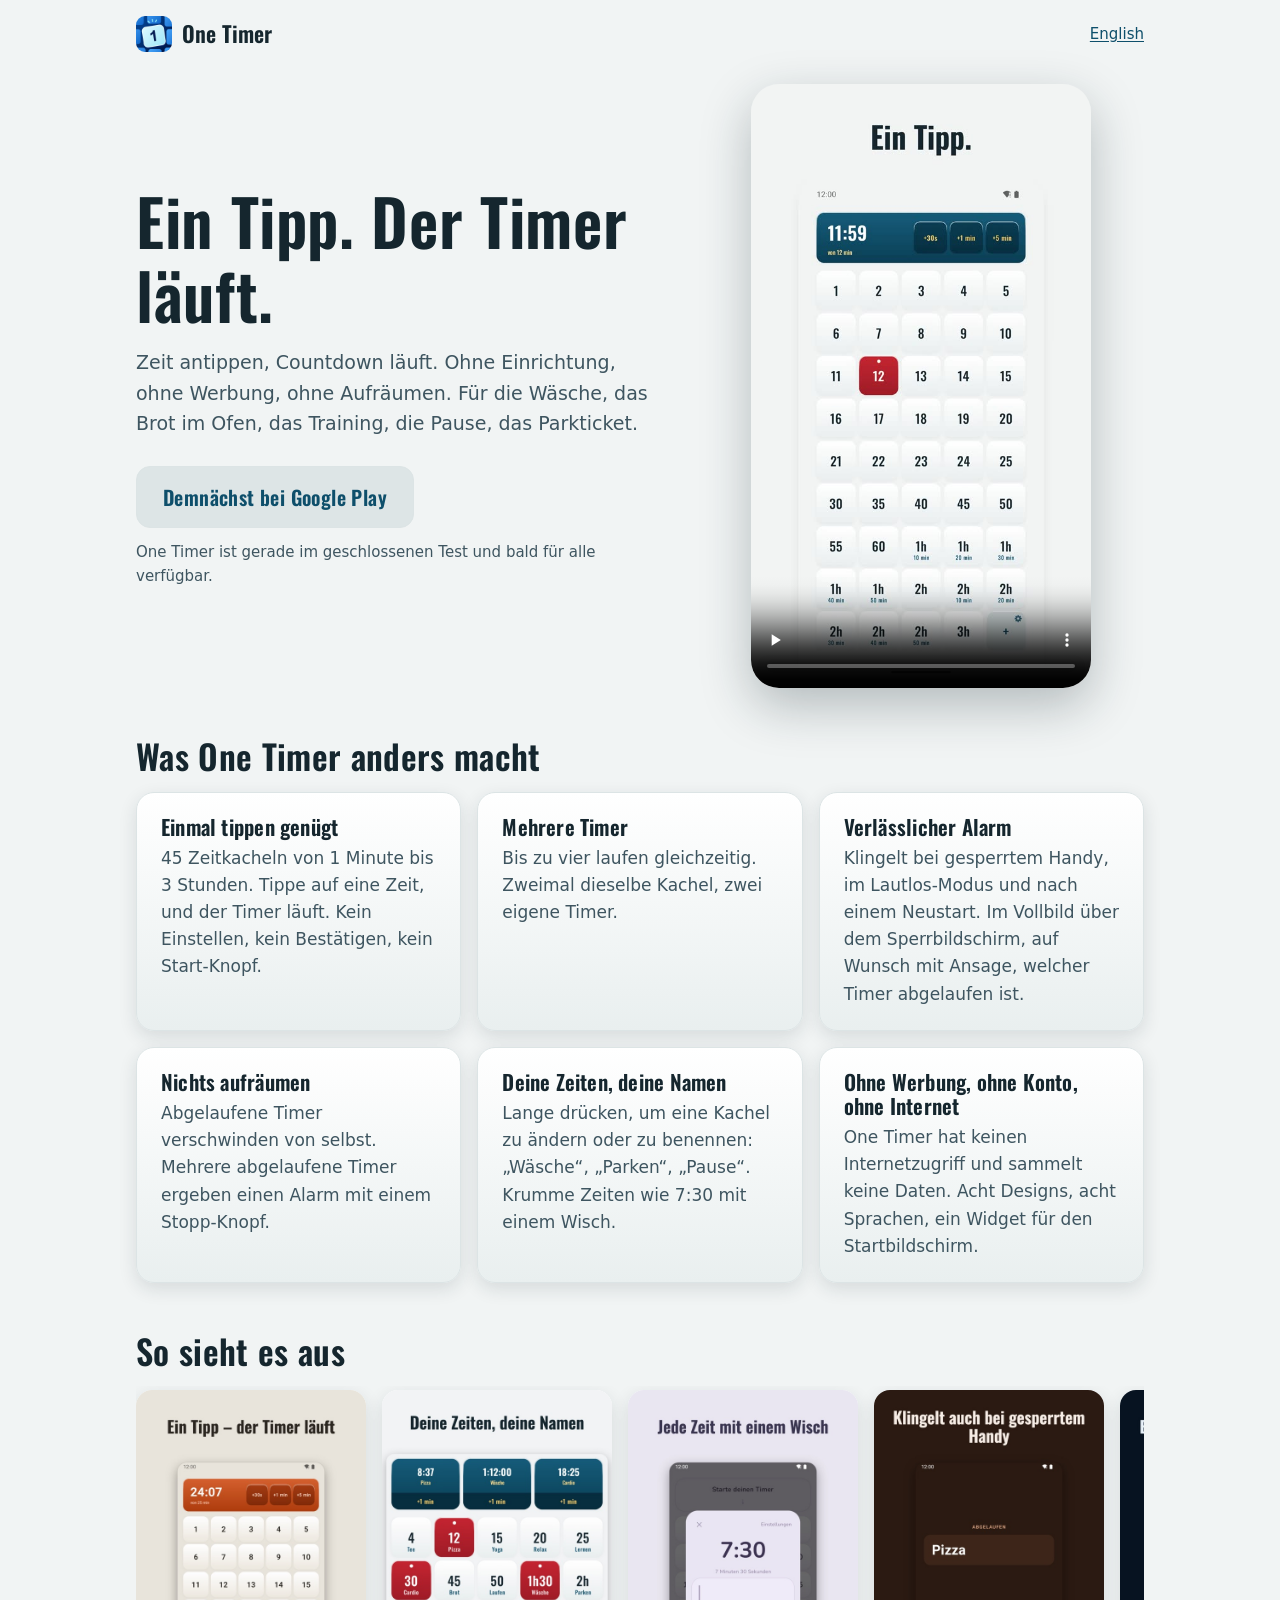
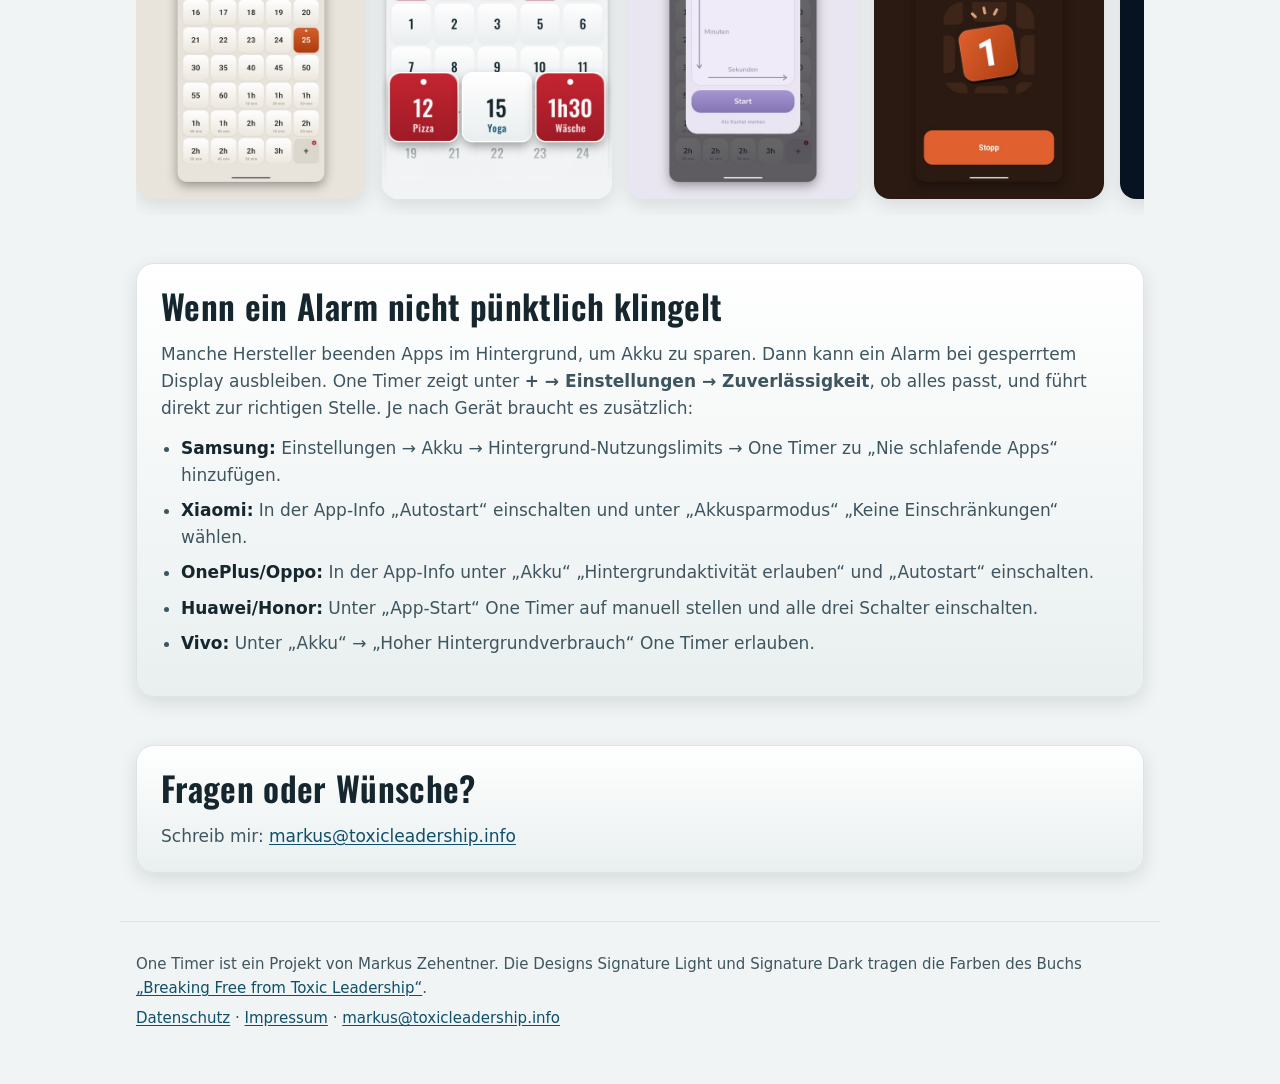
==== index.html @ ac4722eb "Website One Timer Co-Authored-By: Claude Opus 5.5 <noreply@anthropic.com>" ====
<!doctype html>
<html lang="de">
<head>
<meta charset="utf-8">
<meta name="viewport" content="width=device-width, initial-scale=1">
<title>One Timer – Ein Tipp, der Timer läuft</title>
<meta name="description" content="Timer-App für Android: Zeit antippen, der Countdown läuft. Bis zu vier Timer, verlässlicher Alarm, ohne Werbung, ohne Konto.">
<meta name="theme-color" content="#F1F4F4" media="(prefers-color-scheme: light)">
<meta name="theme-color" content="#15262E" media="(prefers-color-scheme: dark)">
<meta property="og:title" content="One Timer – Ein Tipp, der Timer läuft">
<meta property="og:description" content="Timer-App für Android: Zeit antippen, der Countdown läuft. Bis zu vier Timer, verlässlicher Alarm, ohne Werbung, ohne Konto.">
<meta property="og:image" content="https://mzehentner-coder.github.io/one-timer-app/assets/icon-512.png">
<link rel="icon" type="image/png" href="assets/favicon.png">
<link rel="apple-touch-icon" href="assets/icon-192.png">
<link rel="stylesheet" href="assets/style.css?v=1">
<link rel="alternate" hreflang="de" href="https://mzehentner-coder.github.io/one-timer-app/">
<link rel="alternate" hreflang="en" href="https://mzehentner-coder.github.io/one-timer-app/en/">
</head>
<body>
<a class="skip" href="#inhalt">Zum Inhalt</a>
<header class="top">
  <a class="brand" href="./"><img src="assets/icon-192.png" alt="" width="36" height="36"><span>One Timer</span></a>
  <a class="lang" href="en/" hreflang="en">English</a>
</header>
<main id="inhalt">
<section class="hero">
  <div class="hero-text">
    <h1>Ein Tipp. Der Timer läuft.</h1>
    <p class="lead">Zeit antippen, Countdown läuft. Ohne Einrichtung, ohne Werbung, ohne Aufräumen. Für die Wäsche, das Brot im Ofen, das Training, die Pause, das Parkticket.</p>
    <span class="play soon" aria-disabled="true">Demnächst bei Google Play</span><p class="note">One Timer ist gerade im geschlossenen Test und bald für alle verfügbar.</p>
  </div>
  <div class="phone">
    <video src="assets/one-timer-de.mp4" poster="assets/poster-de.jpg" controls playsinline preload="none" aria-label="Video: One Timer in 30 Sekunden" width="540" height="960"></video>
  </div>
</section>

<section>
  <h2>Was One Timer anders macht</h2>
  <div class="grid">
    <div class="card"><h3>Einmal tippen genügt</h3><p>45 Zeitkacheln von 1 Minute bis 3 Stunden. Tippe auf eine Zeit, und der Timer läuft. Kein Einstellen, kein Bestätigen, kein Start-Knopf.</p></div>
    <div class="card"><h3>Mehrere Timer</h3><p>Bis zu vier laufen gleichzeitig. Zweimal dieselbe Kachel, zwei eigene Timer.</p></div>
    <div class="card"><h3>Verlässlicher Alarm</h3><p>Klingelt bei gesperrtem Handy, im Lautlos-Modus und nach einem Neustart. Im Vollbild über dem Sperrbildschirm, auf Wunsch mit Ansage, welcher Timer abgelaufen ist.</p></div>
    <div class="card"><h3>Nichts aufräumen</h3><p>Abgelaufene Timer verschwinden von selbst. Mehrere abgelaufene Timer ergeben einen Alarm mit einem Stopp-Knopf.</p></div>
    <div class="card"><h3>Deine Zeiten, deine Namen</h3><p>Lange drücken, um eine Kachel zu ändern oder zu benennen: „Wäsche“, „Parken“, „Pause“. Krumme Zeiten wie 7:30 mit einem Wisch.</p></div>
    <div class="card"><h3>Ohne Werbung, ohne Konto, ohne Internet</h3><p>One Timer hat keinen Internetzugriff und sammelt keine Daten. Acht Designs, acht Sprachen, ein Widget für den Startbildschirm.</p></div>
  </div>
</section>

<section>
  <h2>So sieht es aus</h2>
  <div class="shots" tabindex="0">
    <img src="assets/shots/de-1.jpg" alt="Raster mit 45 Zeitkacheln, oben ein laufender Timer" width="540" height="960" loading="lazy">
    <img src="assets/shots/de-2.jpg" alt="Kacheln mit eigenen Namen wie Pizza, Yoga, Wäsche" width="540" height="960" loading="lazy">
    <img src="assets/shots/de-3.jpg" alt="Eigene Zeit 7:30 per Wischbewegung" width="540" height="960" loading="lazy">
    <img src="assets/shots/de-4.jpg" alt="Alarm im Vollbild über dem Sperrbildschirm" width="540" height="960" loading="lazy">
    <img src="assets/shots/de-5.jpg" alt="Vier Timer gleichzeitig" width="540" height="960" loading="lazy">
    <img src="assets/shots/de-6.jpg" alt="Auswahl der acht Designs" width="540" height="960" loading="lazy">
    <img src="assets/shots/de-7.jpg" alt="Einstellungen zur Zuverlässigkeit, alles grün" width="540" height="960" loading="lazy">
  </div>
</section>

<section id="zuverlaessigkeit" class="card wide">
  <h2>Wenn ein Alarm nicht pünktlich klingelt</h2>
  <p>Manche Hersteller beenden Apps im Hintergrund, um Akku zu sparen. Dann kann ein Alarm bei gesperrtem Display ausbleiben. One Timer zeigt unter <b>+ → Einstellungen → Zuverlässigkeit</b>, ob alles passt, und führt direkt zur richtigen Stelle. Je nach Gerät braucht es zusätzlich:</p>
  <ul>
    <li><b>Samsung:</b> Einstellungen → Akku → Hintergrund-Nutzungslimits → One Timer zu „Nie schlafende Apps“ hinzufügen.</li>
    <li><b>Xiaomi:</b> In der App-Info „Autostart“ einschalten und unter „Akkusparmodus“ „Keine Einschränkungen“ wählen.</li>
    <li><b>OnePlus/Oppo:</b> In der App-Info unter „Akku“ „Hintergrundaktivität erlauben“ und „Autostart“ einschalten.</li>
    <li><b>Huawei/Honor:</b> Unter „App-Start“ One Timer auf manuell stellen und alle drei Schalter einschalten.</li>
    <li><b>Vivo:</b> Unter „Akku“ → „Hoher Hintergrundverbrauch“ One Timer erlauben.</li>
  </ul>
</section>

<section class="card wide">
  <h2>Fragen oder Wünsche?</h2>
  <p>Schreib mir: <a href="mailto:markus@toxicleadership.info">markus@toxicleadership.info</a></p>
</section>
</main>
<footer class="foot">
  <p>One Timer ist ein Projekt von Markus Zehentner. Die Designs Signature Light und Signature Dark tragen die Farben des Buchs <a href="https://www.toxicleadership.info">„Breaking Free from Toxic Leadership“</a>.</p>
  <p><a href="datenschutz.html">Datenschutz</a> · <a href="impressum.html">Impressum</a> · <a href="mailto:markus@toxicleadership.info">markus@toxicleadership.info</a></p>
</footer>
</body>
</html>
---- assets/style.css ----
/* Farben aus docs/THEMES.md: Signature Light, dunkel Signature Dark */
@font-face { font-family: "Oswald"; src: url("oswald.ttf") format("truetype"); font-weight: 200 700; font-display: swap; }

:root {
  --bg: #F1F4F4; --ink: #15262E; --muted: #3E5560;
  --tile-top: #FFFFFF; --tile-bottom: #E9EFEF; --tile-border: #DCE4E5;
  --link: #0E4F6B; --accent: #C52531;
  --btn-top: #165D7B; --btn-bottom: #0A3E54; --btn-label: #F3C965;
  --soon-bg: #DDE5E6; --soon-label: #0E4F6B;
  --shadow: 0 1px 0 rgba(255,255,255,.9) inset, 0 6px 18px rgba(21,38,46,.12);
}
@media (prefers-color-scheme: dark) {
  :root {
    --bg: #15262E; --ink: #F7F4EE; --muted: #C9D3D6;
    --tile-top: #20363F; --tile-bottom: #1A2D35; --tile-border: #2C4652;
    --link: #F3C965; --accent: #FF5A6E;
    --soon-bg: #1D3139; --soon-label: #F3C965;
    --shadow: 0 1px 0 rgba(255,255,255,.06) inset, 0 8px 22px rgba(0,0,0,.35);
  }
}

* { box-sizing: border-box; }
html { -webkit-text-size-adjust: 100%; }
body {
  margin: 0; background: var(--bg); color: var(--ink);
  font: 17px/1.6 system-ui, -apple-system, "Segoe UI", Roboto, sans-serif;
}
a { color: var(--link); text-underline-offset: 2px; }
img, video { max-width: 100%; height: auto; display: block; }
h1, h2, h3 { font-family: "Oswald", "Arial Narrow", sans-serif; font-weight: 600; line-height: 1.15; letter-spacing: .01em; }
h1 { font-size: clamp(40px, 7vw, 64px); margin: 0 0 16px; }
h2 { font-size: clamp(26px, 4vw, 34px); margin: 0 0 16px; }
h3 { font-size: 21px; margin: 0 0 6px; }

.skip { position: absolute; left: -9999px; }
.skip:focus { left: 16px; top: 16px; background: var(--tile-top); padding: 8px 12px; border-radius: 8px; z-index: 10; }

.top, main, .foot { max-width: 1040px; margin: 0 auto; padding-left: 16px; padding-right: 16px; }
.top { display: flex; align-items: center; justify-content: space-between; padding-top: 16px; padding-bottom: 8px; }
.brand { display: flex; align-items: center; gap: 10px; color: var(--ink); text-decoration: none;
         font-family: "Oswald", sans-serif; font-weight: 600; font-size: 22px; }
.brand img { border-radius: 9px; }
.lang { font-size: 15px; }

main > section { margin: 48px 0; }
.hero { display: grid; grid-template-columns: 1fr; gap: 32px; align-items: center; margin-top: 24px !important; }
@media (min-width: 760px) { .hero { grid-template-columns: 1.15fr 1fr; gap: 48px; } }
.lead { font-size: 19px; color: var(--muted); margin: 0 0 28px; max-width: 34em; }

.play {
  display: inline-block; padding: 14px 26px; border-radius: 14px;
  background: linear-gradient(var(--btn-top), var(--btn-bottom)); color: var(--btn-label);
  font-family: "Oswald", sans-serif; font-weight: 600; font-size: 20px; letter-spacing: .02em;
  text-decoration: none; box-shadow: 0 1px 0 rgba(255,255,255,.18) inset, 0 6px 16px rgba(10,62,84,.35);
  transition: transform .08s, box-shadow .08s;
}
a.play:active { transform: translateY(2px); box-shadow: 0 1px 0 rgba(255,255,255,.18) inset, 0 2px 6px rgba(10,62,84,.35); }
.play.soon { background: var(--soon-bg); color: var(--soon-label); box-shadow: none; border: 1px solid var(--tile-border); }
.note { font-size: 15px; color: var(--muted); margin: 12px 0 0; }

.phone { justify-self: center; width: min(100%, 340px); }
.phone video { width: 100%; border-radius: 28px; box-shadow: 0 18px 50px rgba(21,38,46,.28); background: var(--tile-bottom); }

.grid { display: grid; gap: 16px; grid-template-columns: repeat(auto-fit, minmax(260px, 1fr)); }
.card {
  background: linear-gradient(var(--tile-top), var(--tile-bottom));
  border: 1px solid var(--tile-border); border-radius: 18px; padding: 22px 24px; box-shadow: var(--shadow);
}
.card p { margin: 0; color: var(--muted); }
.card.wide p + p, .card.wide ul { margin-top: 12px; }
.card.wide ul { padding-left: 20px; color: var(--muted); }
.card.wide li { margin: 8px 0; }
.card.wide li b { color: var(--ink); }

.shots {
  display: flex; gap: 16px; overflow-x: auto; scroll-snap-type: x mandatory; padding: 4px 4px 16px;
  -webkit-overflow-scrolling: touch; overscroll-behavior-x: contain;
}
.shots img { flex: 0 0 auto; width: 230px; border-radius: 16px; scroll-snap-align: start; box-shadow: var(--shadow); }
.shots:focus-visible { outline: 2px solid var(--link); outline-offset: 4px; border-radius: 8px; }

.legal { margin-top: 24px; }
.legal h1 { font-size: clamp(32px, 6vw, 46px); }
.legal h2 { font-size: 22px; margin: 28px 0 6px; }
.legal p, .legal li { color: var(--ink); }

.foot { padding-top: 24px; padding-bottom: 48px; font-size: 15px; color: var(--muted); border-top: 1px solid var(--tile-border); }
.foot p { margin: 6px 0; }
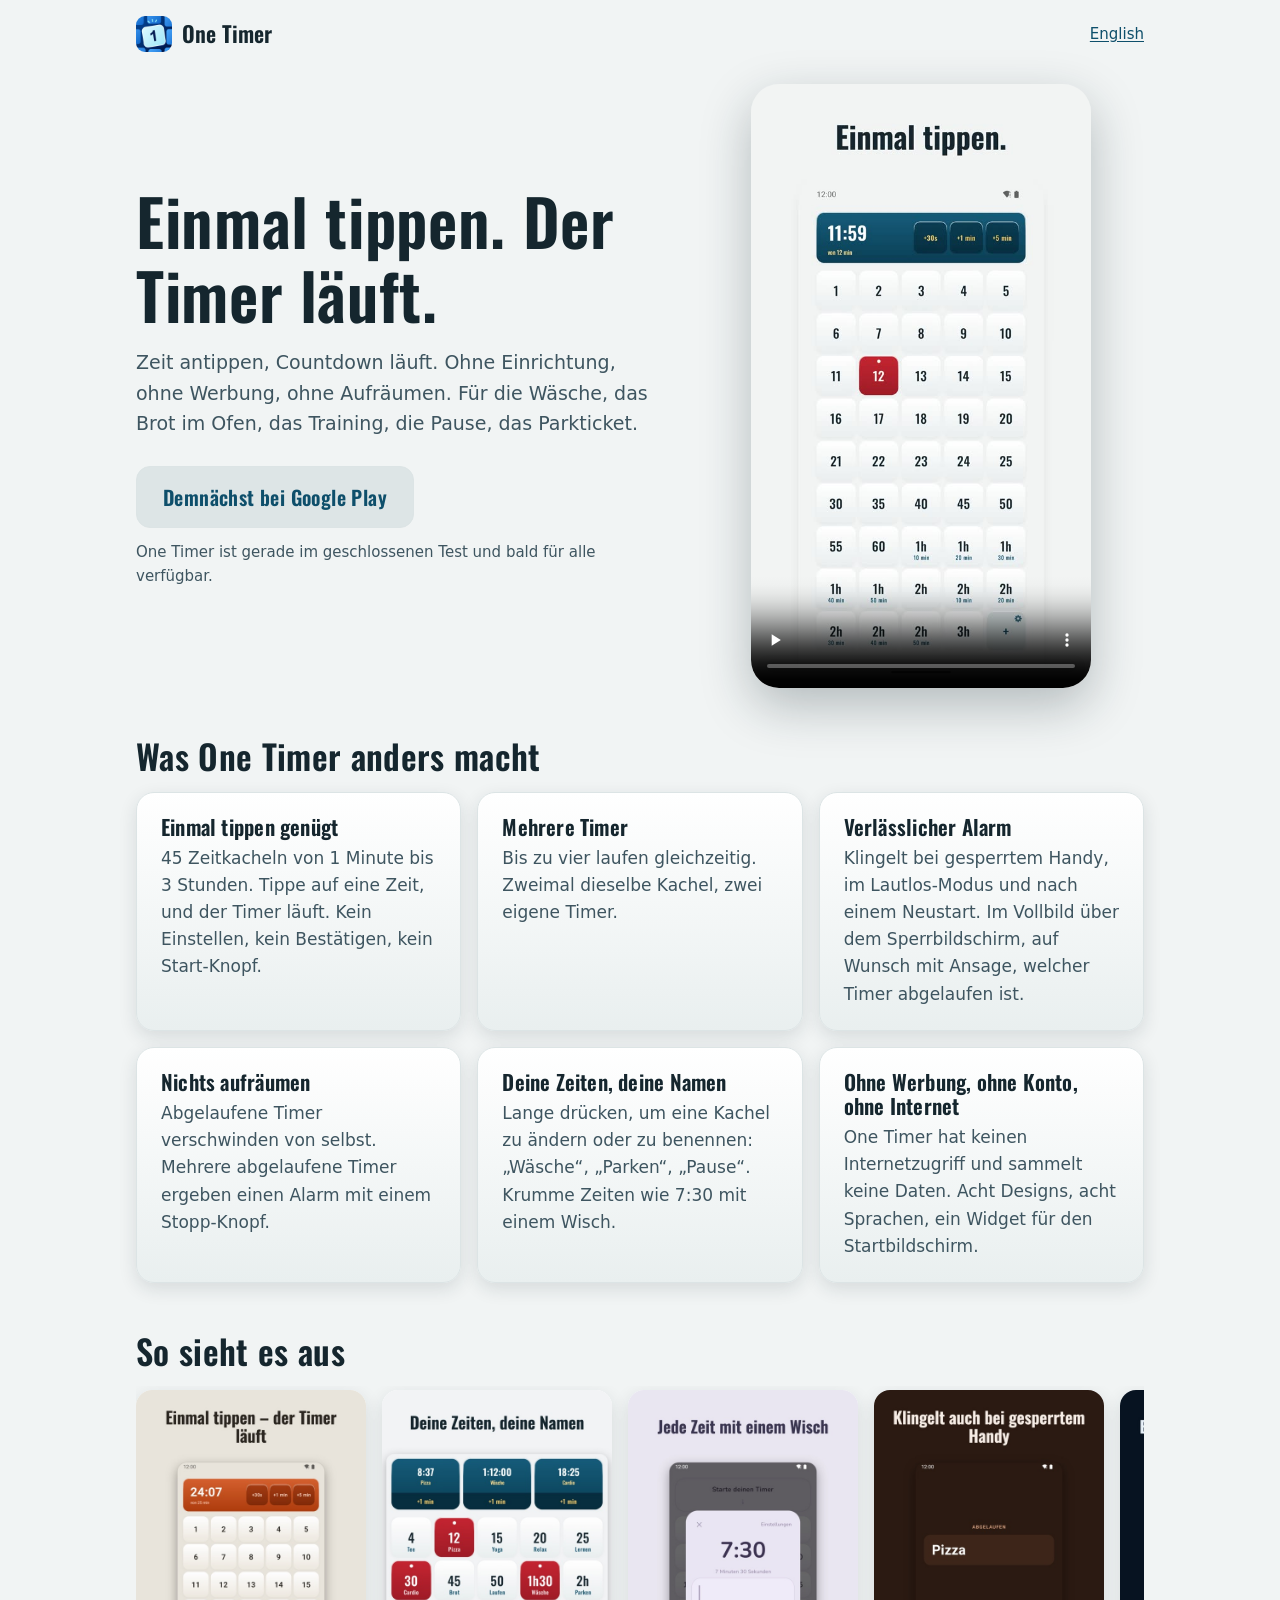
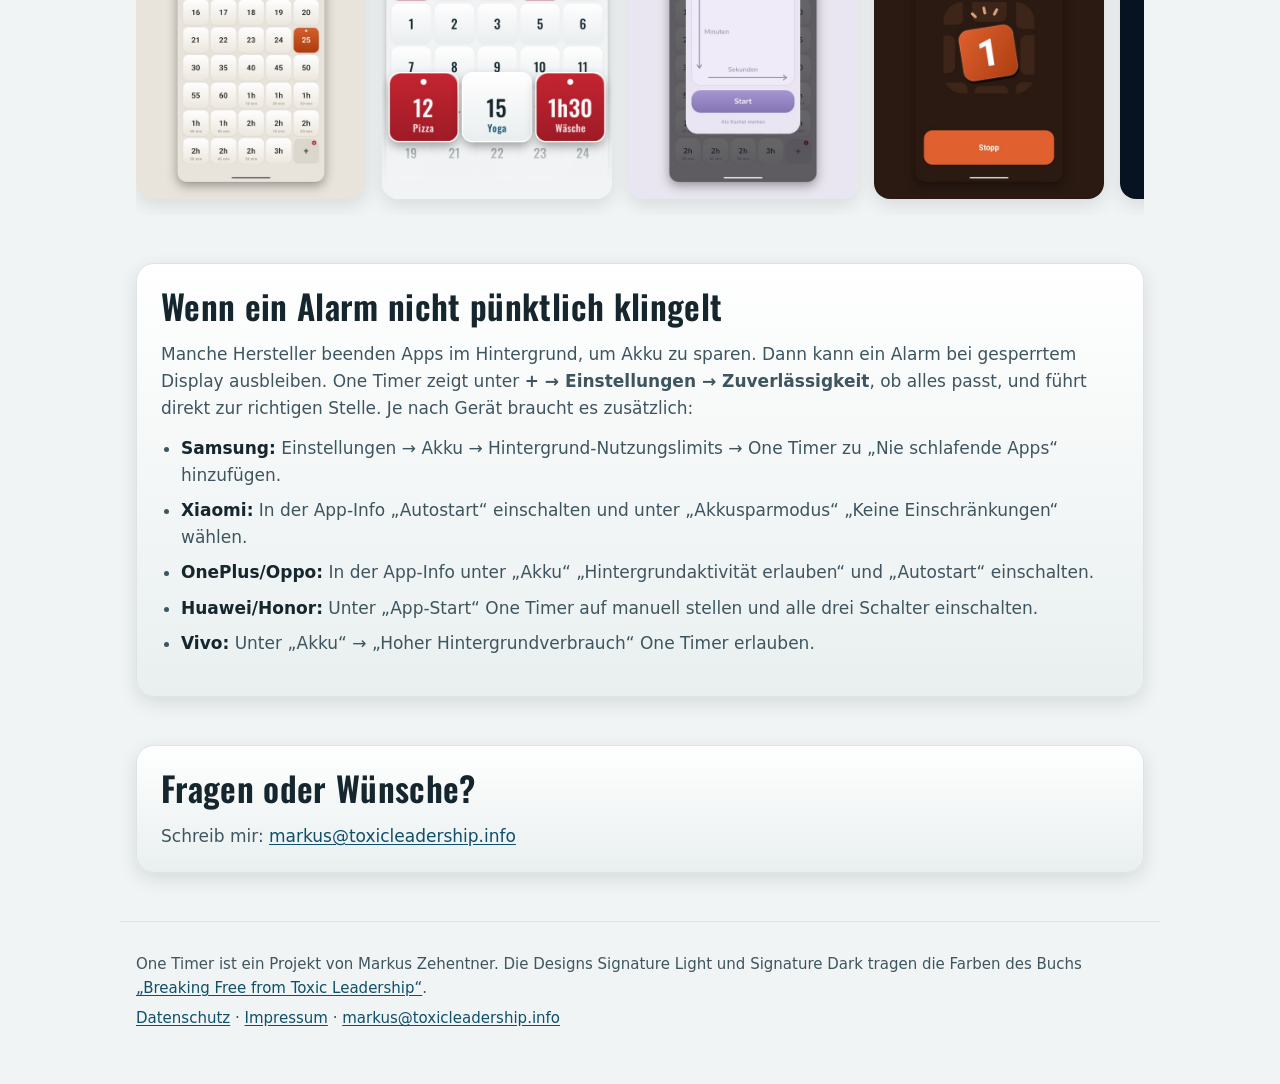
==== commit d4d65438: "Deutsch: „Einmal tippen“ statt „Ein Tipp“ Co-Authored-By: Claude Opus 5.5 <noreply@anthropic.com>" ====
--- a/index.html
+++ b/index.html
@@ -3,11 +3,11 @@
 <head>
 <meta charset="utf-8">
 <meta name="viewport" content="width=device-width, initial-scale=1">
-<title>One Timer – Ein Tipp, der Timer läuft</title>
+<title>One Timer – Einmal tippen, der Timer läuft</title>
 <meta name="description" content="Timer-App für Android: Zeit antippen, der Countdown läuft. Bis zu vier Timer, verlässlicher Alarm, ohne Werbung, ohne Konto.">
 <meta name="theme-color" content="#F1F4F4" media="(prefers-color-scheme: light)">
 <meta name="theme-color" content="#15262E" media="(prefers-color-scheme: dark)">
-<meta property="og:title" content="One Timer – Ein Tipp, der Timer läuft">
+<meta property="og:title" content="One Timer – Einmal tippen, der Timer läuft">
 <meta property="og:description" content="Timer-App für Android: Zeit antippen, der Countdown läuft. Bis zu vier Timer, verlässlicher Alarm, ohne Werbung, ohne Konto.">
 <meta property="og:image" content="https://mzehentner-coder.github.io/one-timer-app/assets/icon-512.png">
 <link rel="icon" type="image/png" href="assets/favicon.png">
@@ -25,7 +25,7 @@
 <main id="inhalt">
 <section class="hero">
   <div class="hero-text">
-    <h1>Ein Tipp. Der Timer läuft.</h1>
+    <h1>Einmal tippen. Der Timer läuft.</h1>
     <p class="lead">Zeit antippen, Countdown läuft. Ohne Einrichtung, ohne Werbung, ohne Aufräumen. Für die Wäsche, das Brot im Ofen, das Training, die Pause, das Parkticket.</p>
     <span class="play soon" aria-disabled="true">Demnächst bei Google Play</span><p class="note">One Timer ist gerade im geschlossenen Test und bald für alle verfügbar.</p>
   </div>
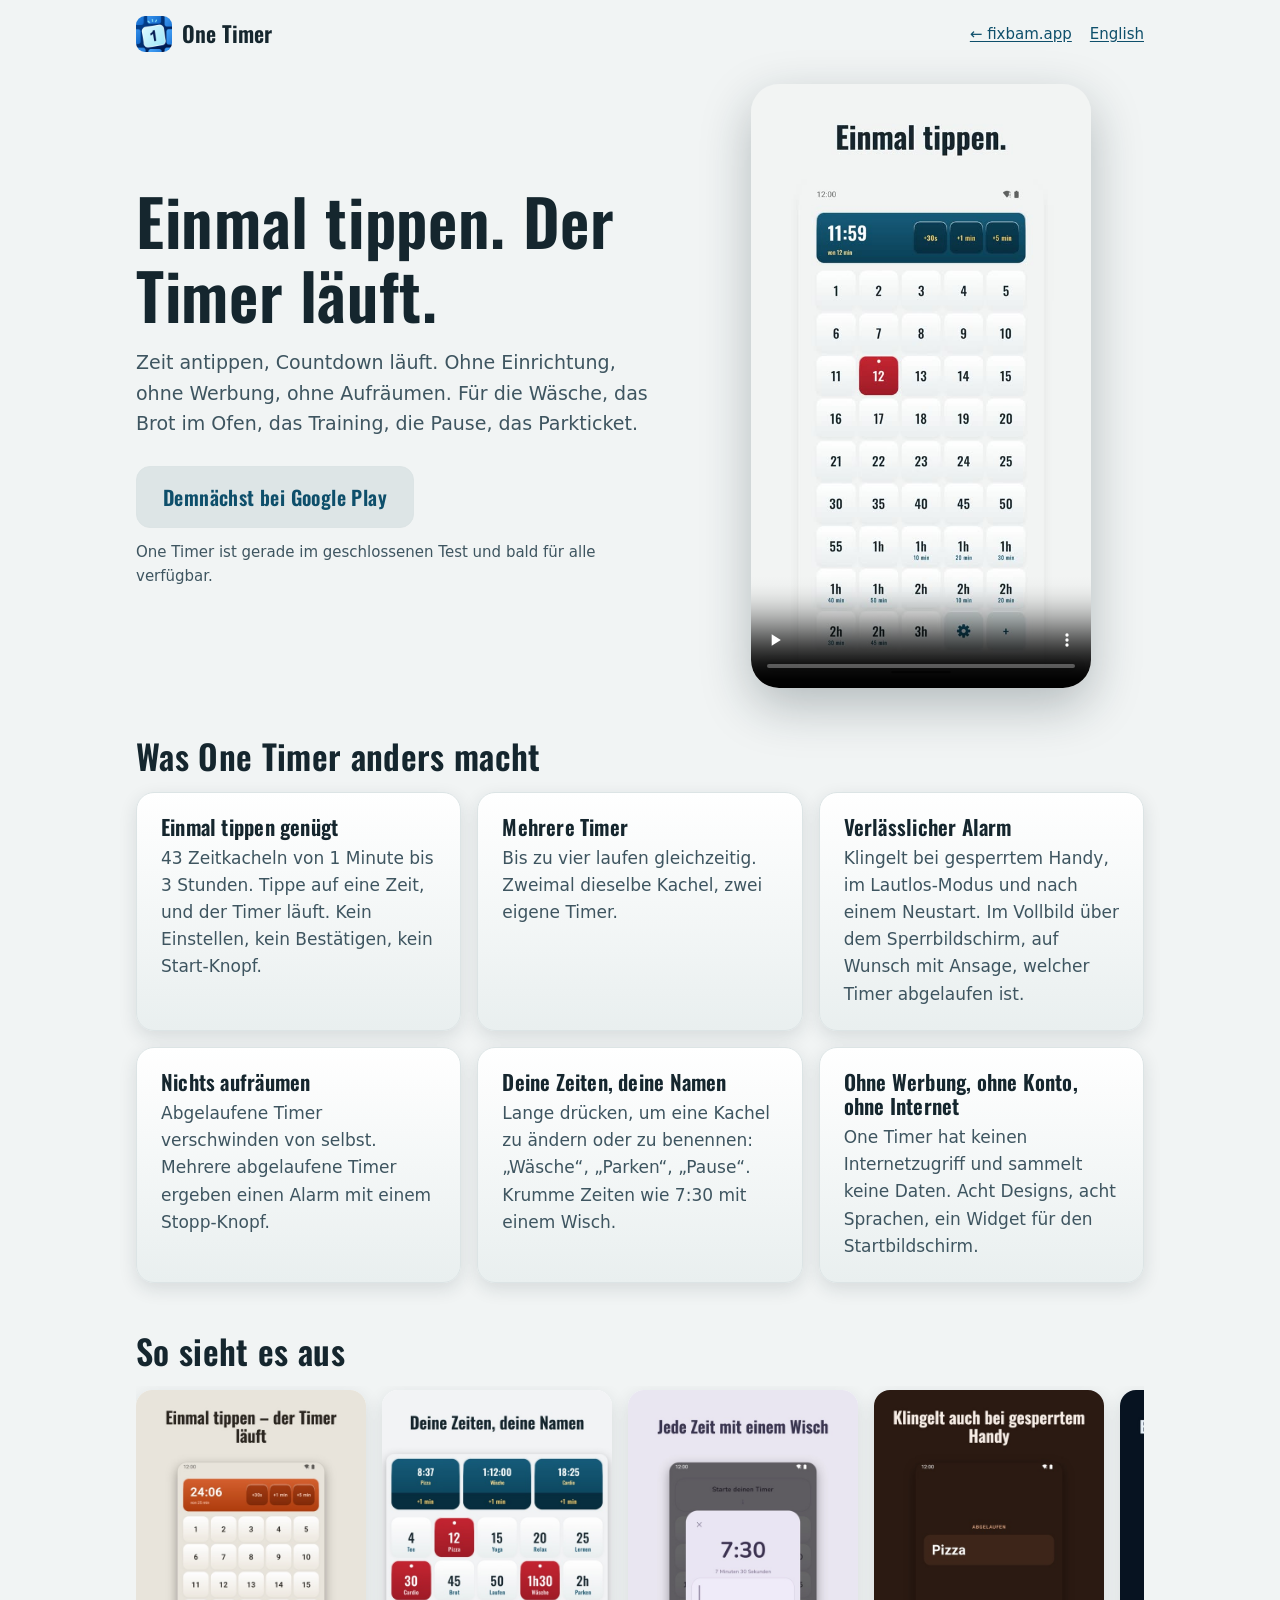
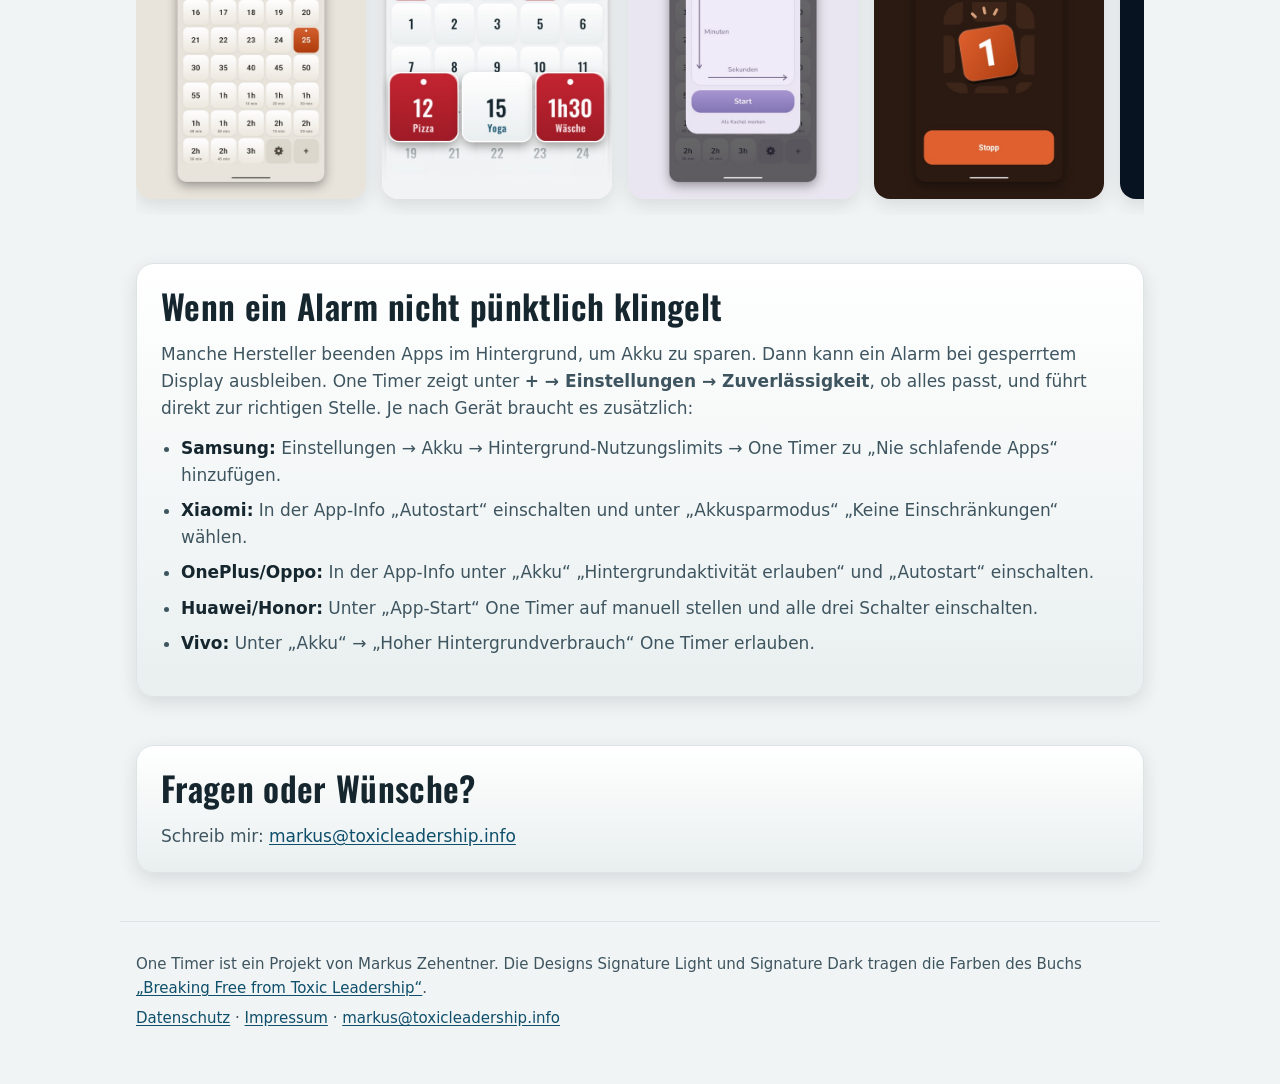
==== commit cff6493d: "Neues Raster (0.9.3): Screenshots, Video, 43 Zeitkacheln; Link zu fixbam.app Co-Authored-By: Claude " ====
--- a/index.html
+++ b/index.html
@@ -12,7 +12,7 @@
 <meta property="og:image" content="https://mzehentner-coder.github.io/one-timer-app/assets/icon-512.png">
 <link rel="icon" type="image/png" href="assets/favicon.png">
 <link rel="apple-touch-icon" href="assets/icon-192.png">
-<link rel="stylesheet" href="assets/style.css?v=1">
+<link rel="stylesheet" href="assets/style.css?v=2">
 <link rel="alternate" hreflang="de" href="https://mzehentner-coder.github.io/one-timer-app/">
 <link rel="alternate" hreflang="en" href="https://mzehentner-coder.github.io/one-timer-app/en/">
 </head>
@@ -20,7 +20,10 @@
 <a class="skip" href="#inhalt">Zum Inhalt</a>
 <header class="top">
   <a class="brand" href="./"><img src="assets/icon-192.png" alt="" width="36" height="36"><span>One Timer</span></a>
-  <a class="lang" href="en/" hreflang="en">English</a>
+  <nav class="links">
+    <a class="back" href="https://fixbam.app/">← fixbam.app</a>
+    <a class="lang" href="en/" hreflang="en">English</a>
+  </nav>
 </header>
 <main id="inhalt">
 <section class="hero">
@@ -37,7 +40,7 @@
 <section>
   <h2>Was One Timer anders macht</h2>
   <div class="grid">
-    <div class="card"><h3>Einmal tippen genügt</h3><p>45 Zeitkacheln von 1 Minute bis 3 Stunden. Tippe auf eine Zeit, und der Timer läuft. Kein Einstellen, kein Bestätigen, kein Start-Knopf.</p></div>
+    <div class="card"><h3>Einmal tippen genügt</h3><p>43 Zeitkacheln von 1 Minute bis 3 Stunden. Tippe auf eine Zeit, und der Timer läuft. Kein Einstellen, kein Bestätigen, kein Start-Knopf.</p></div>
     <div class="card"><h3>Mehrere Timer</h3><p>Bis zu vier laufen gleichzeitig. Zweimal dieselbe Kachel, zwei eigene Timer.</p></div>
     <div class="card"><h3>Verlässlicher Alarm</h3><p>Klingelt bei gesperrtem Handy, im Lautlos-Modus und nach einem Neustart. Im Vollbild über dem Sperrbildschirm, auf Wunsch mit Ansage, welcher Timer abgelaufen ist.</p></div>
     <div class="card"><h3>Nichts aufräumen</h3><p>Abgelaufene Timer verschwinden von selbst. Mehrere abgelaufene Timer ergeben einen Alarm mit einem Stopp-Knopf.</p></div>
@@ -49,7 +52,7 @@
 <section>
   <h2>So sieht es aus</h2>
   <div class="shots" tabindex="0">
-    <img src="assets/shots/de-1.jpg" alt="Raster mit 45 Zeitkacheln, oben ein laufender Timer" width="540" height="960" loading="lazy">
+    <img src="assets/shots/de-1.jpg" alt="Raster mit 43 Zeitkacheln, oben ein laufender Timer" width="540" height="960" loading="lazy">
     <img src="assets/shots/de-2.jpg" alt="Kacheln mit eigenen Namen wie Pizza, Yoga, Wäsche" width="540" height="960" loading="lazy">
     <img src="assets/shots/de-3.jpg" alt="Eigene Zeit 7:30 per Wischbewegung" width="540" height="960" loading="lazy">
     <img src="assets/shots/de-4.jpg" alt="Alarm im Vollbild über dem Sperrbildschirm" width="540" height="960" loading="lazy">
--- a/assets/style.css
+++ b/assets/style.css
@@ -41,6 +41,8 @@
          font-family: "Oswald", sans-serif; font-weight: 600; font-size: 22px; }
 .brand img { border-radius: 9px; }
 .lang { font-size: 15px; }
+.links { display: flex; align-items: center; gap: 18px; }
+.back { font-size: 15px; }
 
 main > section { margin: 48px 0; }
 .hero { display: grid; grid-template-columns: 1fr; gap: 32px; align-items: center; margin-top: 24px !important; }
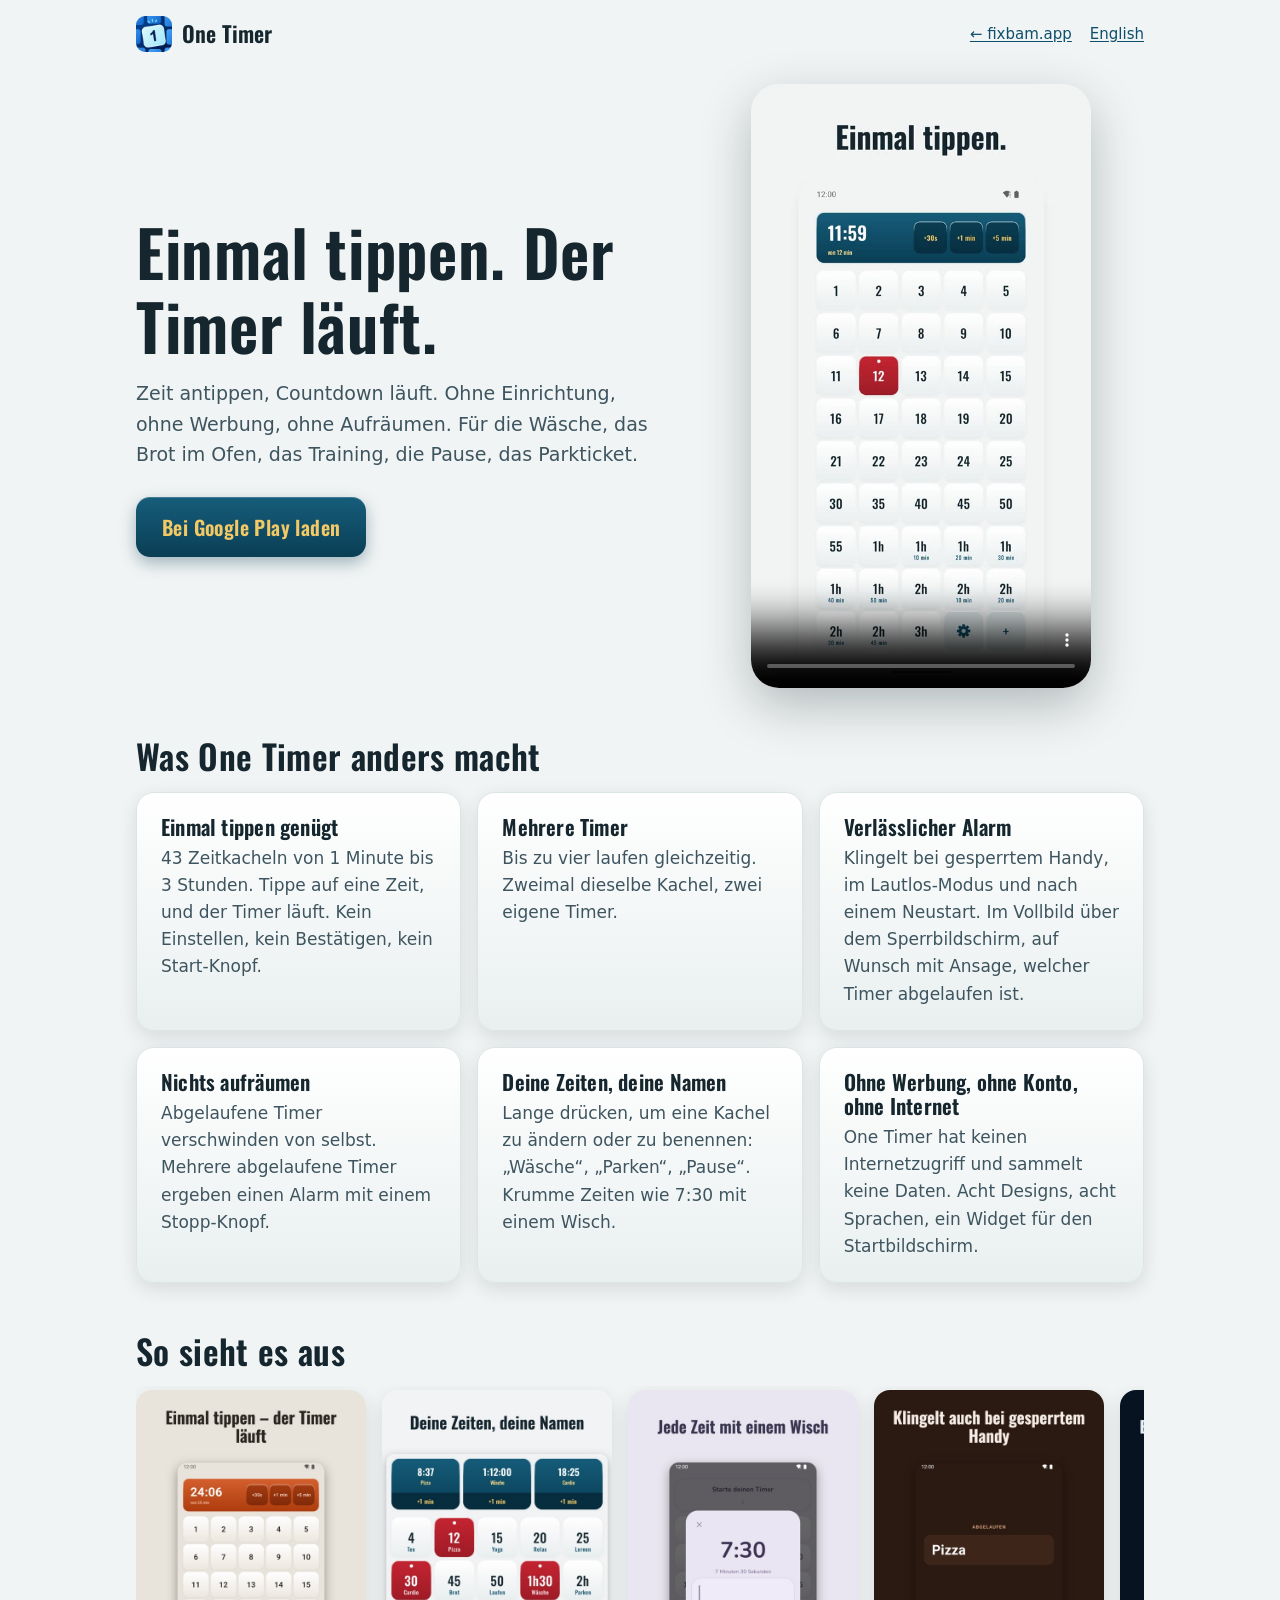
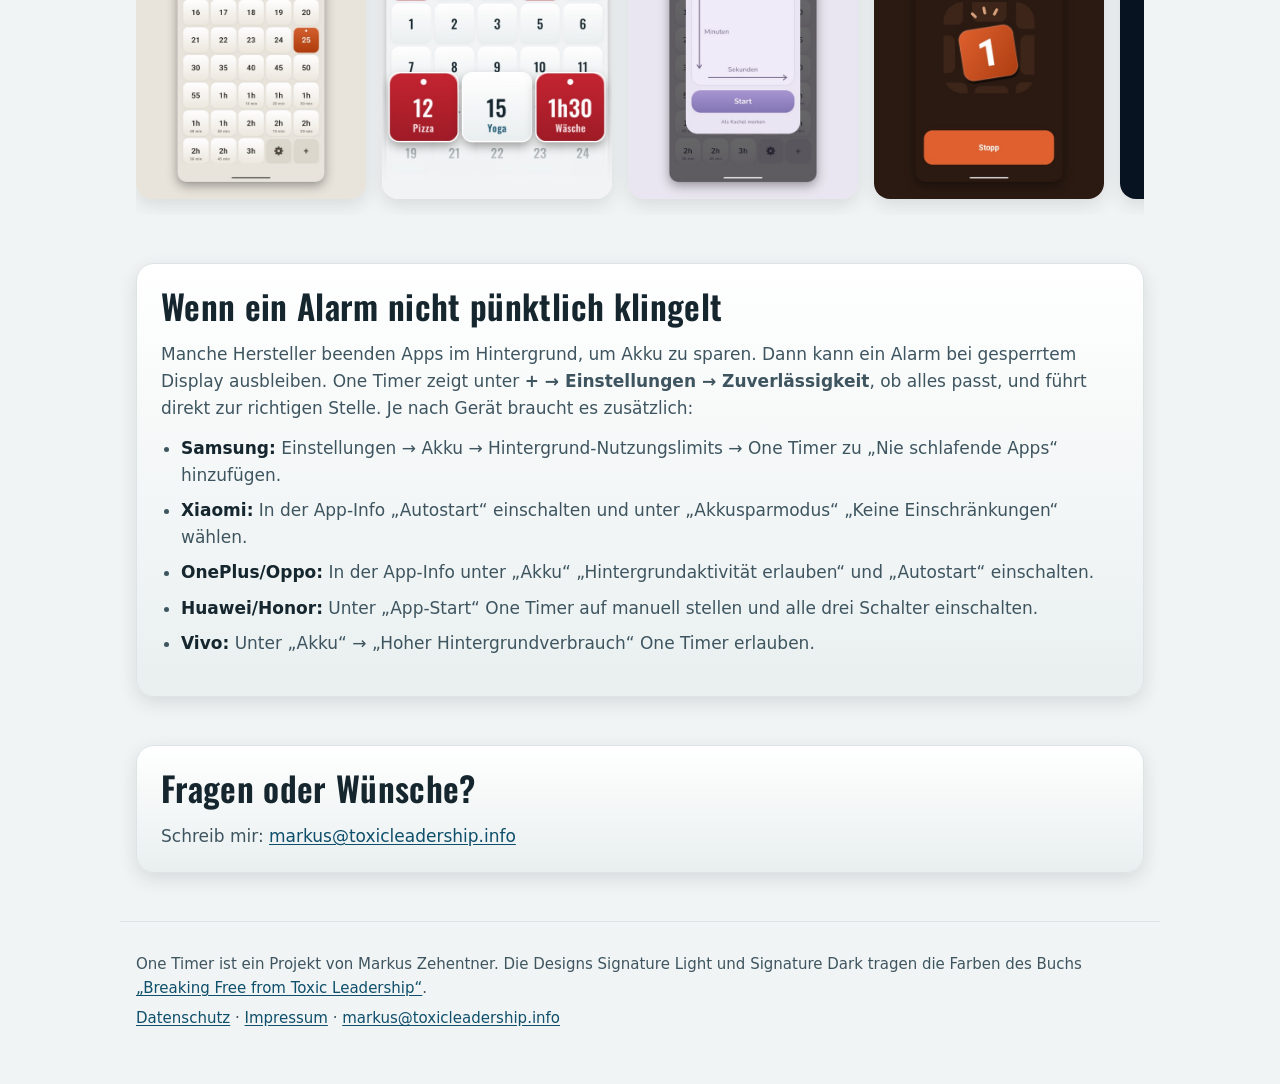
==== commit 11f77cf4: "One Timer ist live bei Google Play" ====
--- a/index.html
+++ b/index.html
@@ -9,12 +9,12 @@
 <meta name="theme-color" content="#15262E" media="(prefers-color-scheme: dark)">
 <meta property="og:title" content="One Timer – Einmal tippen, der Timer läuft">
 <meta property="og:description" content="Timer-App für Android: Zeit antippen, der Countdown läuft. Bis zu vier Timer, verlässlicher Alarm, ohne Werbung, ohne Konto.">
-<meta property="og:image" content="https://mzehentner-coder.github.io/one-timer-app/assets/icon-512.png">
+<meta property="og:image" content="https://fixbam.app/one-timer-app/assets/icon-512.png">
 <link rel="icon" type="image/png" href="assets/favicon.png">
 <link rel="apple-touch-icon" href="assets/icon-192.png">
 <link rel="stylesheet" href="assets/style.css?v=2">
-<link rel="alternate" hreflang="de" href="https://mzehentner-coder.github.io/one-timer-app/">
-<link rel="alternate" hreflang="en" href="https://mzehentner-coder.github.io/one-timer-app/en/">
+<link rel="alternate" hreflang="de" href="https://fixbam.app/one-timer-app/">
+<link rel="alternate" hreflang="en" href="https://fixbam.app/one-timer-app/en/">
 </head>
 <body>
 <a class="skip" href="#inhalt">Zum Inhalt</a>
@@ -30,7 +30,7 @@
   <div class="hero-text">
     <h1>Einmal tippen. Der Timer läuft.</h1>
     <p class="lead">Zeit antippen, Countdown läuft. Ohne Einrichtung, ohne Werbung, ohne Aufräumen. Für die Wäsche, das Brot im Ofen, das Training, die Pause, das Parkticket.</p>
-    <span class="play soon" aria-disabled="true">Demnächst bei Google Play</span><p class="note">One Timer ist gerade im geschlossenen Test und bald für alle verfügbar.</p>
+    <a class="play" href="https://play.google.com/store/apps/details?id=info.zehentner.oneclicktimer">Bei Google Play laden</a>
   </div>
   <div class="phone">
     <video src="assets/one-timer-de.mp4" poster="assets/poster-de.jpg" controls playsinline preload="none" aria-label="Video: One Timer in 30 Sekunden" width="540" height="960"></video>
